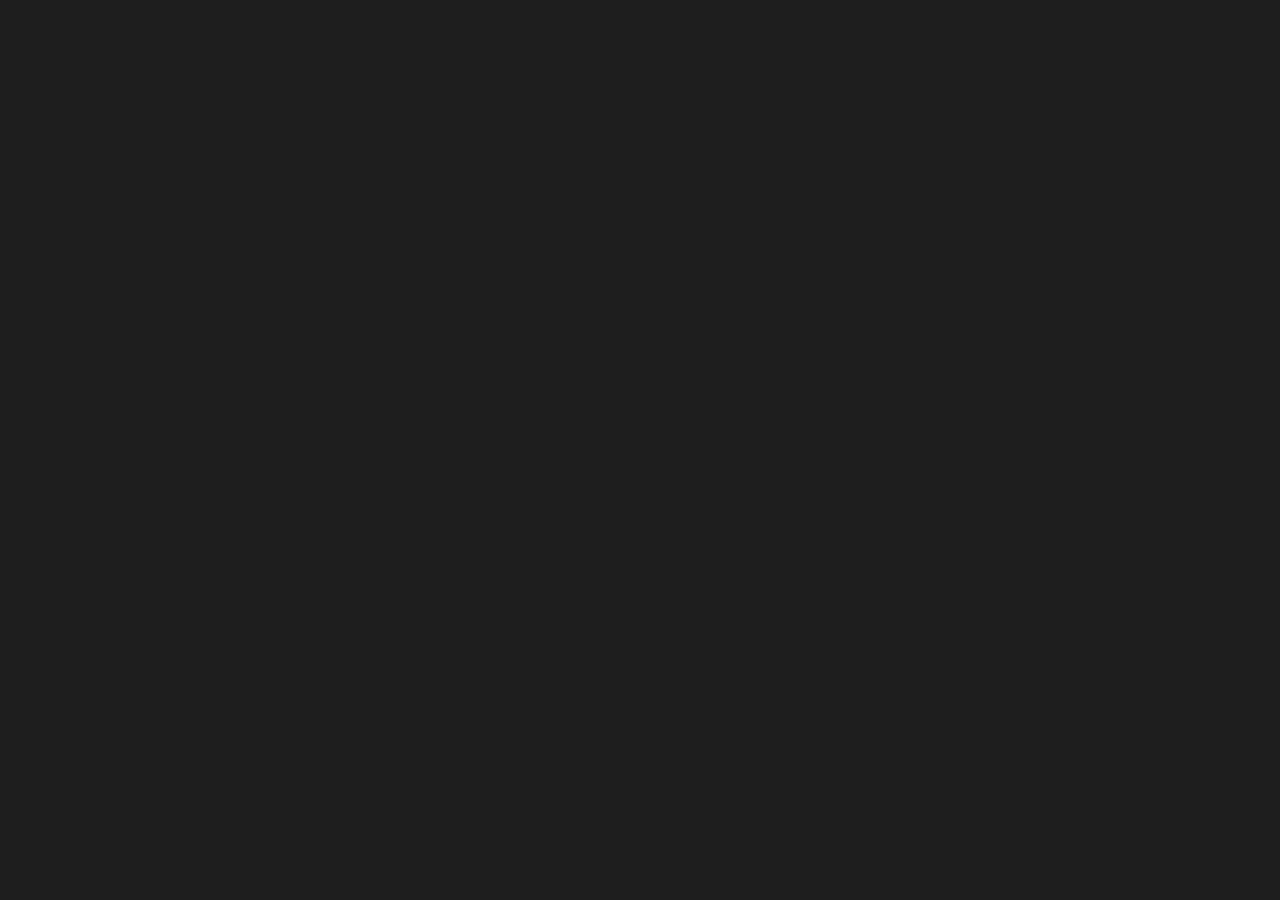
==== browser/index.html @ b3d7d1e0 "Auto-generated commit" ====
<!doctype html>
<html lang="ru" data-critters-container>
<head>
  <meta charset="utf-8">
  <title>Steam</title>
  <base href="/payment-steam/">
  <meta name="viewport" content="width=device-width, initial-scale=1">
  <link rel="icon" type="image/x-icon" href="favicon.ico">
<style>@font-face{src:url("./media/riffic-light-QU5DD5TI.ttf");font-family:Riffic;font-weight:300}@font-face{src:url("./media/riffic-book-P5UDIN2D.ttf");font-family:Riffic;font-weight:400}@font-face{src:url("./media/riffic-medium-JNKVIIVR.ttf");font-family:Riffic;font-weight:500}@font-face{src:url("./media/riffic-semibold-CCNZ3AXT.ttf");font-family:Riffic;font-weight:600}*{margin:0;padding:0;box-sizing:border-box}html,body{scroll-behavior:smooth;background-color:#1e1e1e;font-family:Riffic,sans-serif;color:#fff;font-weight:500}</style><link rel="stylesheet" href="styles-QTN7Z5MZ.css" media="print" onload="this.media='all'"><noscript><link rel="stylesheet" href="styles-QTN7Z5MZ.css"></noscript></head>
<body>
  <app-root></app-root>
<script src="polyfills-FFHMD2TL.js" type="module"></script><script src="main-BVDJLMWA.js" type="module"></script></body>
</html>
---- browser/styles-QTN7Z5MZ.css ----
@font-face{src:url("./media/riffic-light-QU5DD5TI.ttf");font-family:Riffic;font-weight:300}@font-face{src:url("./media/riffic-book-P5UDIN2D.ttf");font-family:Riffic;font-weight:400}@font-face{src:url("./media/riffic-medium-JNKVIIVR.ttf");font-family:Riffic;font-weight:500}@font-face{src:url("./media/riffic-semibold-CCNZ3AXT.ttf");font-family:Riffic;font-weight:600}.currency-select{position:relative;display:inline-block;font-family:Riffic,sans-serif;font-size:14px;color:#5b5b5b}.currency-select .currency-toggle{background:transparent;padding:8px 24px 8px 8px;cursor:pointer;position:relative}.currency-select .currency-toggle:after{content:"";position:absolute;right:8px;top:50%;transform:translateY(-50%);color:#5b5b5b}.currency-select .currency-menu{display:none;position:absolute;top:100%;left:0;width:100%;background:#0d0d0d;border:1px solid #5b5b5b;list-style:none;padding:0;margin:0;z-index:10}.currency-select .currency-menu li{padding:8px 24px 8px 8px;cursor:pointer;position:relative;display:flex;align-items:center;justify-content:space-between;color:#fff;background:#202020;margin:2px}.currency-select .currency-menu li:hover{background:#444;color:#fff}.currency-select .currency-menu li.selected:after{content:"";position:absolute;right:8px;top:50%;transform:translateY(-50%);width:12px;height:8px;background:url('data:image/svg+xml;utf8,<svg width="12" height="8" viewBox="0 0 12 8" fill="none" xmlns="http://www.w3.org/2000/svg"><path d="M4.58333 8L12 2.66667L9.77778 0L4.58333 5.16667L2 2L0 4.66667L4.58333 8Z" fill="white"/></svg>') no-repeat center}.currency-select.open .currency-menu{display:block}*{margin:0;padding:0;box-sizing:border-box}html,body{scroll-behavior:smooth;background-color:#1e1e1e;font-family:Riffic,sans-serif;color:#fff;font-weight:500}.container{max-width:722px;margin:0 auto}.main{display:flex;justify-content:center;padding-top:70px}.main .info{display:flex;flex-direction:column;width:247px}.main .info .title{font-size:20px;letter-spacing:-.02em;padding-bottom:10px}.main .info .description{font-size:14px;letter-spacing:-.02em;color:#5b5b5b}.main .info .replenish-link,.main .info .replenish-link:visited{color:#5b5b5b}.main .info .replenish-link:active{color:#fff}.main .input-block{position:relative}.main .input-block .input{font-family:Riffic,sans-serif;font-weight:500;padding:15px;font-size:14px;line-height:100%;letter-spacing:.03em;color:#fff;background-color:#0d0d0d;width:410px;height:44px;outline:none;border:0}.main .input-block .input:focus,.main .input-block .input:not(:placeholder-shown){outline:none}.main .input-block .input:focus+.label,.main .input-block .input:valid+.label{top:-4px;font-size:12px}.main .input-block .label{position:absolute;left:10px;top:18px;color:#5b5b5b;letter-spacing:.03em;line-height:100%;padding:0 4px;font-size:12px;pointer-events:none;transition:.2s ease-in-out}
---- browser/styles-QTN7Z5MZ.css ----
@font-face{src:url("./media/riffic-light-QU5DD5TI.ttf");font-family:Riffic;font-weight:300}@font-face{src:url("./media/riffic-book-P5UDIN2D.ttf");font-family:Riffic;font-weight:400}@font-face{src:url("./media/riffic-medium-JNKVIIVR.ttf");font-family:Riffic;font-weight:500}@font-face{src:url("./media/riffic-semibold-CCNZ3AXT.ttf");font-family:Riffic;font-weight:600}.currency-select{position:relative;display:inline-block;font-family:Riffic,sans-serif;font-size:14px;color:#5b5b5b}.currency-select .currency-toggle{background:transparent;padding:8px 24px 8px 8px;cursor:pointer;position:relative}.currency-select .currency-toggle:after{content:"";position:absolute;right:8px;top:50%;transform:translateY(-50%);color:#5b5b5b}.currency-select .currency-menu{display:none;position:absolute;top:100%;left:0;width:100%;background:#0d0d0d;border:1px solid #5b5b5b;list-style:none;padding:0;margin:0;z-index:10}.currency-select .currency-menu li{padding:8px 24px 8px 8px;cursor:pointer;position:relative;display:flex;align-items:center;justify-content:space-between;color:#fff;background:#202020;margin:2px}.currency-select .currency-menu li:hover{background:#444;color:#fff}.currency-select .currency-menu li.selected:after{content:"";position:absolute;right:8px;top:50%;transform:translateY(-50%);width:12px;height:8px;background:url('data:image/svg+xml;utf8,<svg width="12" height="8" viewBox="0 0 12 8" fill="none" xmlns="http://www.w3.org/2000/svg"><path d="M4.58333 8L12 2.66667L9.77778 0L4.58333 5.16667L2 2L0 4.66667L4.58333 8Z" fill="white"/></svg>') no-repeat center}.currency-select.open .currency-menu{display:block}*{margin:0;padding:0;box-sizing:border-box}html,body{scroll-behavior:smooth;background-color:#1e1e1e;font-family:Riffic,sans-serif;color:#fff;font-weight:500}.container{max-width:722px;margin:0 auto}.main{display:flex;justify-content:center;padding-top:70px}.main .info{display:flex;flex-direction:column;width:247px}.main .info .title{font-size:20px;letter-spacing:-.02em;padding-bottom:10px}.main .info .description{font-size:14px;letter-spacing:-.02em;color:#5b5b5b}.main .info .replenish-link,.main .info .replenish-link:visited{color:#5b5b5b}.main .info .replenish-link:active{color:#fff}.main .input-block{position:relative}.main .input-block .input{font-family:Riffic,sans-serif;font-weight:500;padding:15px;font-size:14px;line-height:100%;letter-spacing:.03em;color:#fff;background-color:#0d0d0d;width:410px;height:44px;outline:none;border:0}.main .input-block .input:focus,.main .input-block .input:not(:placeholder-shown){outline:none}.main .input-block .input:focus+.label,.main .input-block .input:valid+.label{top:-4px;font-size:12px}.main .input-block .label{position:absolute;left:10px;top:18px;color:#5b5b5b;letter-spacing:.03em;line-height:100%;padding:0 4px;font-size:12px;pointer-events:none;transition:.2s ease-in-out}
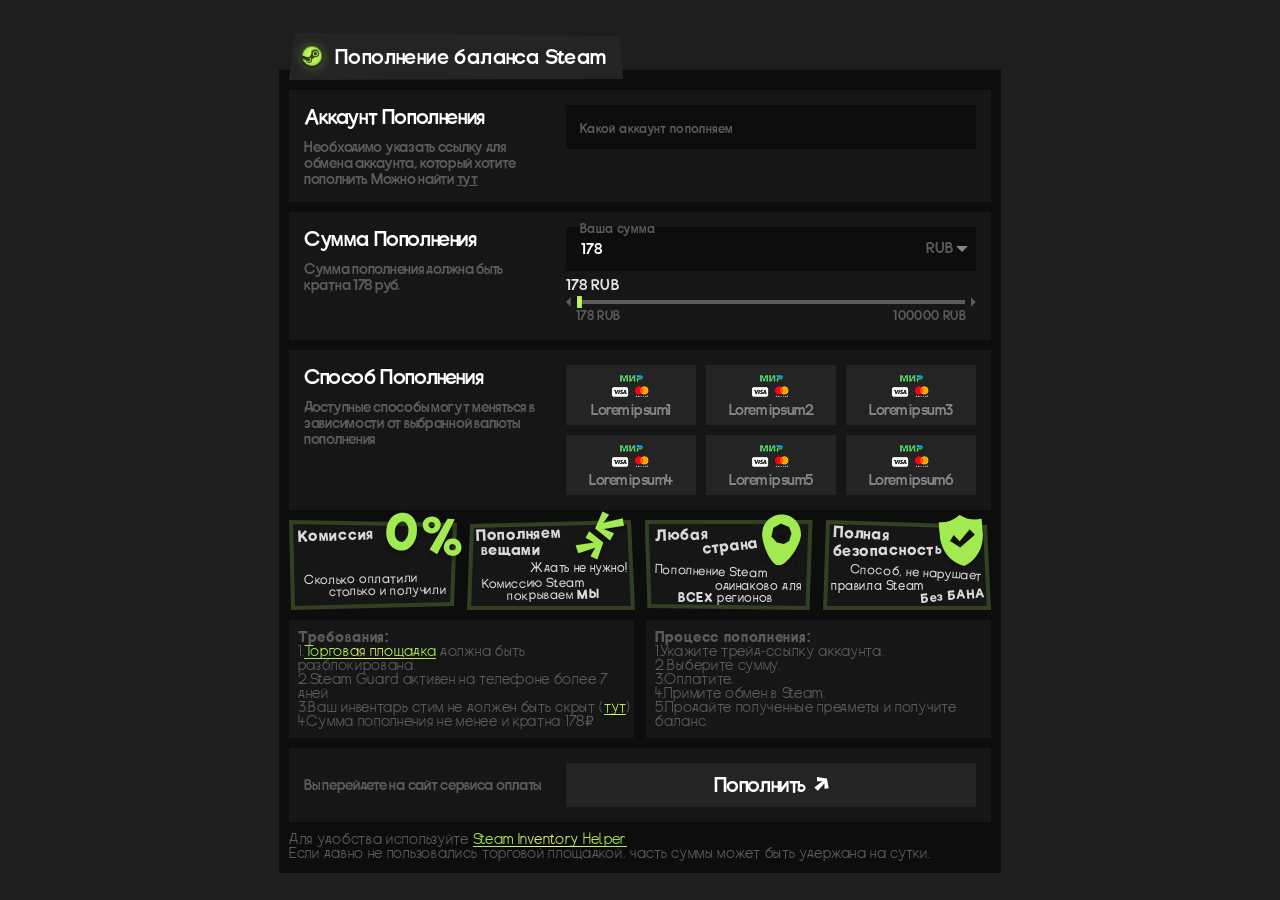
==== commit 1991f6d9: "Auto-generated commit" ====
--- a/browser/index.html
+++ b/browser/index.html
@@ -3,11 +3,11 @@
 <head>
   <meta charset="utf-8">
   <title>Steam</title>
-  <base href="/payment-steam/">
+  <base href="/">
   <meta name="viewport" content="width=device-width, initial-scale=1">
   <link rel="icon" type="image/x-icon" href="favicon.ico">
 <style>@font-face{src:url("./media/riffic-light-QU5DD5TI.ttf");font-family:Riffic;font-weight:300}@font-face{src:url("./media/riffic-book-P5UDIN2D.ttf");font-family:Riffic;font-weight:400}@font-face{src:url("./media/riffic-medium-JNKVIIVR.ttf");font-family:Riffic;font-weight:500}@font-face{src:url("./media/riffic-semibold-CCNZ3AXT.ttf");font-family:Riffic;font-weight:600}*{margin:0;padding:0;box-sizing:border-box}html,body{scroll-behavior:smooth;background-color:#1e1e1e;font-family:Riffic,sans-serif;color:#fff;font-weight:500}</style><link rel="stylesheet" href="styles-QTN7Z5MZ.css" media="print" onload="this.media='all'"><noscript><link rel="stylesheet" href="styles-QTN7Z5MZ.css"></noscript></head>
 <body>
   <app-root></app-root>
-<script src="polyfills-FFHMD2TL.js" type="module"></script><script src="main-BVDJLMWA.js" type="module"></script></body>
+<script src="polyfills-FFHMD2TL.js" type="module"></script><script src="main-VP2T2DDQ.js" type="module"></script></body>
 </html>
